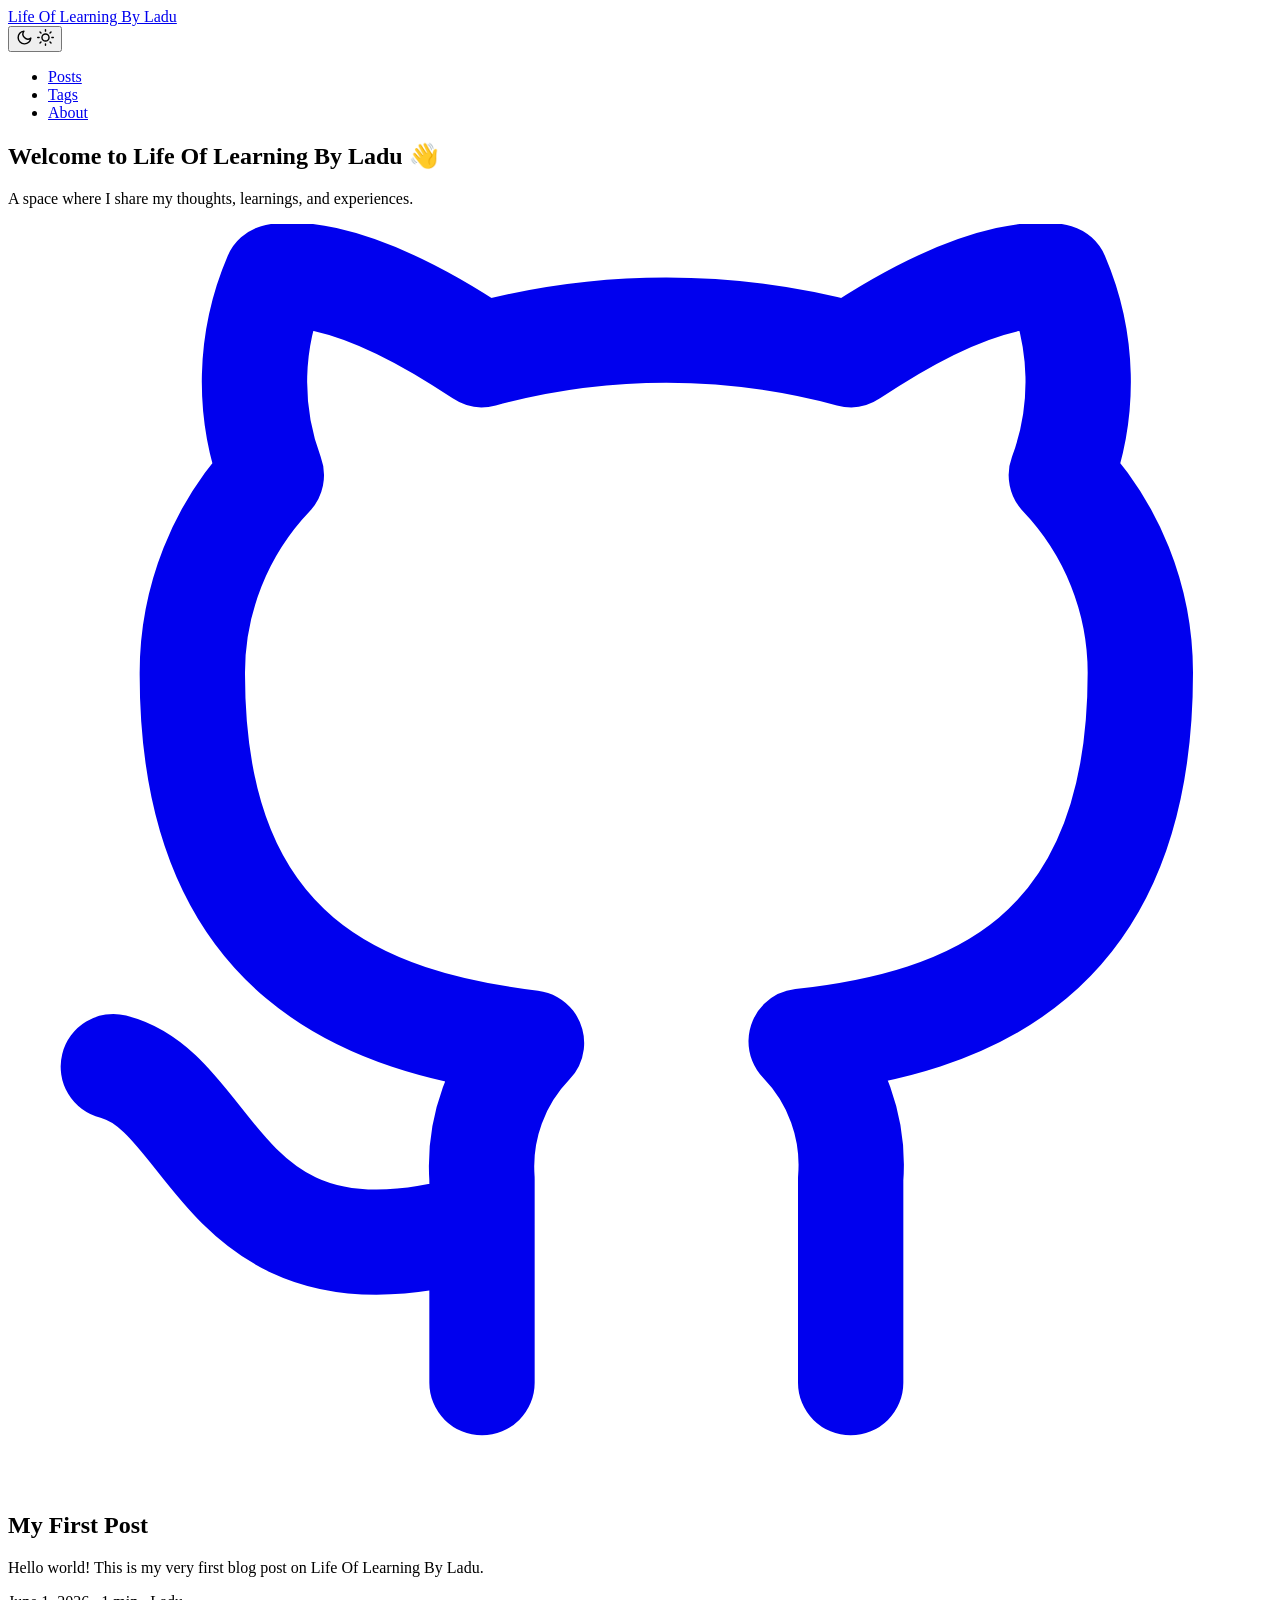
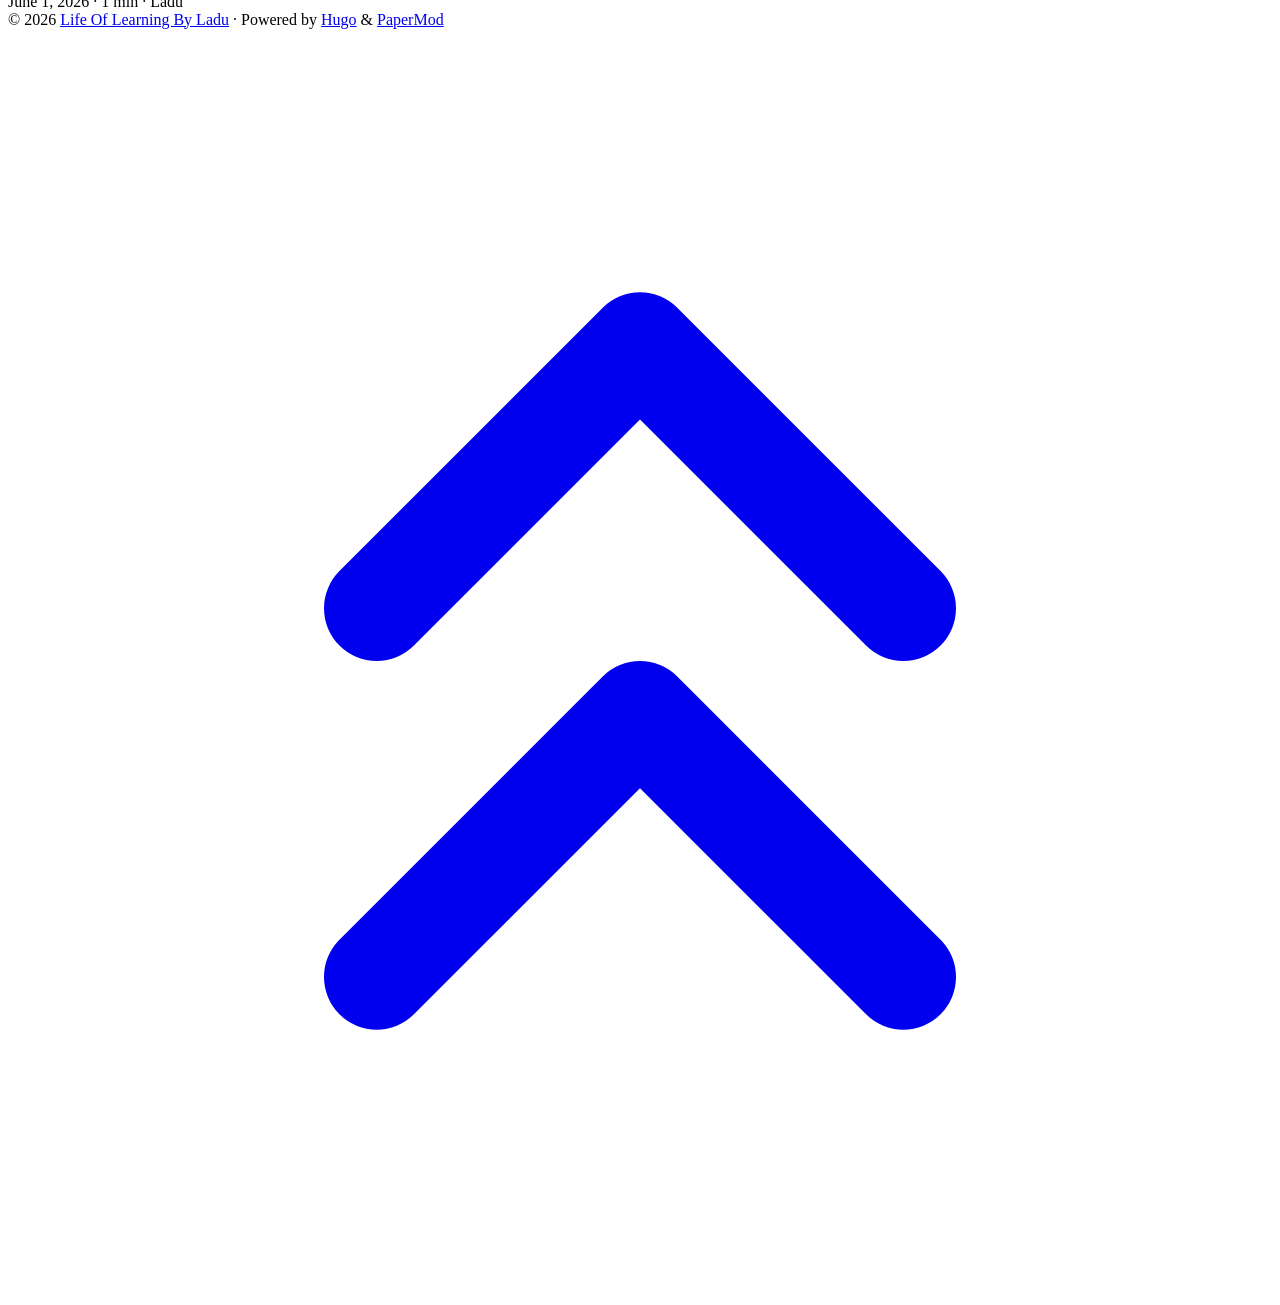
==== public/index.html @ 6d446117 "Initial commit: Hugo blog with PaperMod theme Co-authored-by: Copilot <223556219+Copilot@users.norep" ====
<!doctype html><html lang=en dir=auto data-theme=auto><head><meta name=generator content="Hugo 0.162.1"><meta charset=utf-8><meta http-equiv=X-UA-Compatible content="IE=edge"><meta name=viewport content="width=device-width,initial-scale=1,shrink-to-fit=no"><meta name=robots content="index, follow"><title>Life Of Learning By Ladu</title><meta name=description content="A personal blog about learning, growth, and life experiences"><meta name=author content="Ladu"><link rel=canonical href=https://Manisha-62.github.io/LifeOfLearningByLadu/><link crossorigin=anonymous href=/LifeOfLearningByLadu/assets/css/stylesheet.89ca4972ab5e6aaa05e9a0dae0c4bb64b26585bc79e36f5cf33614eea0283abe.css integrity="sha256-icpJcqteaqoF6aDa4MS7ZLJlhbx5429c8zYU7qAoOr4=" rel="preload stylesheet" as=style><link rel=icon href=https://Manisha-62.github.io/LifeOfLearningByLadu/favicon.ico><link rel=icon type=image/png sizes=16x16 href=https://Manisha-62.github.io/LifeOfLearningByLadu/favicon-16x16.png><link rel=icon type=image/png sizes=32x32 href=https://Manisha-62.github.io/LifeOfLearningByLadu/favicon-32x32.png><link rel=apple-touch-icon href=https://Manisha-62.github.io/LifeOfLearningByLadu/apple-touch-icon.png><link rel=mask-icon href=https://Manisha-62.github.io/LifeOfLearningByLadu/safari-pinned-tab.svg><meta name=theme-color content="#2e2e33"><meta name=msapplication-TileColor content="#2e2e33"><link rel=alternate type=application/rss+xml href=https://Manisha-62.github.io/LifeOfLearningByLadu/index.xml title=rss><link rel=alternate hreflang=en href=https://Manisha-62.github.io/LifeOfLearningByLadu/><noscript><style>#theme-toggle,.top-link{display:none}</style><style>@media(prefers-color-scheme:dark){:root{--theme:rgb(29, 30, 32);--entry:rgb(46, 46, 51);--primary:rgb(218, 218, 219);--secondary:rgb(155, 156, 157);--tertiary:rgb(65, 66, 68);--content:rgb(196, 196, 197);--code-block-bg:rgb(46, 46, 51);--code-bg:rgb(55, 56, 62);--border:rgb(51, 51, 51);color-scheme:dark}.list{background:var(--theme)}.toc{background:var(--entry)}}</style></noscript><script>localStorage.getItem("pref-theme")==="dark"?document.querySelector("html").dataset.theme="dark":localStorage.getItem("pref-theme")==="light"?document.querySelector("html").dataset.theme="light":window.matchMedia("(prefers-color-scheme: dark)").matches?document.querySelector("html").dataset.theme="dark":document.querySelector("html").dataset.theme="light"</script><meta property="og:url" content="https://Manisha-62.github.io/LifeOfLearningByLadu/"><meta property="og:site_name" content="Life Of Learning By Ladu"><meta property="og:title" content="Life Of Learning By Ladu"><meta property="og:description" content="A personal blog about learning, growth, and life experiences"><meta property="og:locale" content="en_us"><meta property="og:type" content="website"><meta name=twitter:card content="summary"><meta name=twitter:title content="Life Of Learning By Ladu"><meta name=twitter:description content="A personal blog about learning, growth, and life experiences"><script type=application/ld+json>{"@context":"https://schema.org","@type":"Organization","name":"Life Of Learning By Ladu","url":"https://Manisha-62.github.io/LifeOfLearningByLadu/","description":"A personal blog about learning, growth, and life experiences","logo":"https://Manisha-62.github.io/LifeOfLearningByLadu/favicon.ico","sameAs":["https://github.com/Manisha-62"]}</script></head><body class=list id=top><header class=header><nav class=header-nav><div class=logo><a href=https://Manisha-62.github.io/LifeOfLearningByLadu/ accesskey=h title="Life Of Learning By Ladu (Alt + H)">Life Of Learning By Ladu</a><div class=logo-switches><button id=theme-toggle class=theme-toggle accesskey=t title="(Alt + T)" aria-label="Toggle theme">
<svg class="moon" width="17" height="17" viewBox="0 0 24 24" fill="none" stroke="currentColor" stroke-width="2" stroke-linecap="round" stroke-linejoin="round"><path d="M21 12.79A9 9 0 1111.21 3 7 7 0 0021 12.79z"/></svg>
<svg class="sun" width="17" height="17" viewBox="0 0 24 24" fill="none" stroke="currentColor" stroke-width="2" stroke-linecap="round" stroke-linejoin="round"><circle cx="12" cy="12" r="5"/><line x1="12" y1="1" x2="12" y2="3"/><line x1="12" y1="21" x2="12" y2="23"/><line x1="4.22" y1="4.22" x2="5.64" y2="5.64"/><line x1="18.36" y1="18.36" x2="19.78" y2="19.78"/><line x1="1" y1="12" x2="3" y2="12"/><line x1="21" y1="12" x2="23" y2="12"/><line x1="4.22" y1="19.78" x2="5.64" y2="18.36"/><line x1="18.36" y1="5.64" x2="19.78" y2="4.22"/></svg></button></div></div><ul id=menu class=menu><li><a href=https://Manisha-62.github.io/LifeOfLearningByLadu/posts/ title=Posts><span>Posts</span></a></li><li><a href=https://Manisha-62.github.io/LifeOfLearningByLadu/tags/ title=Tags><span>Tags</span></a></li><li><a href=https://Manisha-62.github.io/LifeOfLearningByLadu/about/ title=About><span>About</span></a></li></ul></nav></header><main class=main><article class="first-entry home-info"><header class=entry-header><h1>Welcome to Life Of Learning By Ladu 👋</h1></header><div class="entry-content md-content"><p>A space where I share my thoughts, learnings, and experiences.</p></div><footer class=entry-footer><div class=social-icons><a href=https://github.com/Manisha-62 target=_blank rel="noopener noreferrer me" title=Github><svg viewBox="0 0 24 24" fill="none" stroke="currentColor" stroke-width="2" stroke-linecap="round" stroke-linejoin="round"><path d="M9 19c-5 1.5-5-2.5-7-3m14 6v-3.87a3.37 3.37.0 00-.94-2.61c3.14-.35 6.44-1.54 6.44-7A5.44 5.44.0 0020 4.77 5.07 5.07.0 0019.91 1S18.73.65 16 2.48a13.38 13.38.0 00-7 0C6.27.65 5.09 1 5.09 1A5.07 5.07.0 005 4.77 5.44 5.44.0 003.5 8.55c0 5.42 3.3 6.61 6.44 7A3.37 3.37.0 009 18.13V22"/></svg></a></div></footer></article><article class=post-entry><header class=entry-header><h2 class=entry-hint-parent>My First Post</h2></header><div class=entry-content><p>Hello world! This is my very first blog post on Life Of Learning By Ladu.</p></div><footer class=entry-footer><span title='2026-06-01 14:12:01 -0700 PDT'>June 1, 2026</span>&nbsp;·&nbsp;<span>1 min</span>&nbsp;·&nbsp;<span>Ladu</span></footer><a class=entry-link aria-label="post link to My First Post" href=https://Manisha-62.github.io/LifeOfLearningByLadu/posts/my-first-post/></a></article></main><footer class=footer><span>&copy; 2026 <a href=https://Manisha-62.github.io/LifeOfLearningByLadu/>Life Of Learning By Ladu</a></span> ·
<span>Powered by
<a href="https://gohugo.io/?utm_source=papermod" rel=noopener target=_blank>Hugo</a> &
<a href=https://github.com/adityatelange/hugo-PaperMod/ rel=noopener target=_blank>PaperMod</a></span></footer><a href=#top id=top-link class="top-link hidden" aria-label="go to top" title="Go to Top (Alt + G)" accesskey=g><svg viewBox="0 0 24 24" fill="none" stroke="currentColor" stroke-width="2" stroke-linecap="round" stroke-linejoin="round" class="feather feather-chevrons-up"><polyline points="17 11 12 6 7 11"/><polyline points="17 18 12 13 7 18"/></svg>
</a><script>let menu=document.getElementById("menu");if(menu){const e=localStorage.getItem("menu-scroll-position");e&&(menu.scrollLeft=parseInt(e,10)),menu.onscroll=function(){localStorage.setItem("menu-scroll-position",menu.scrollLeft)}}document.querySelectorAll('a[href^="#"]').forEach(e=>{e.addEventListener("click",function(e){e.preventDefault();var t=this.getAttribute("href").substr(1);window.matchMedia("(prefers-reduced-motion: reduce)").matches?document.querySelector(`[id='${decodeURIComponent(t)}']`).scrollIntoView():document.querySelector(`[id='${decodeURIComponent(t)}']`).scrollIntoView({behavior:"smooth"}),t==="top"?history.replaceState(null,null," "):history.pushState(null,null,`#${t}`)})})</script><script>var toplink=document.getElementById("top-link");window.onscroll=function(){const e=window.innerHeight;document.body.scrollTop>e||document.documentElement.scrollTop>e?toplink.classList.remove("hidden"):toplink.classList.add("hidden")}</script><script>document.getElementById("theme-toggle").addEventListener("click",()=>{const e=document.querySelector("html");e.dataset.theme==="dark"?(e.dataset.theme="light",localStorage.setItem("pref-theme","light")):(e.dataset.theme="dark",localStorage.setItem("pref-theme","dark"))})</script></body></html>
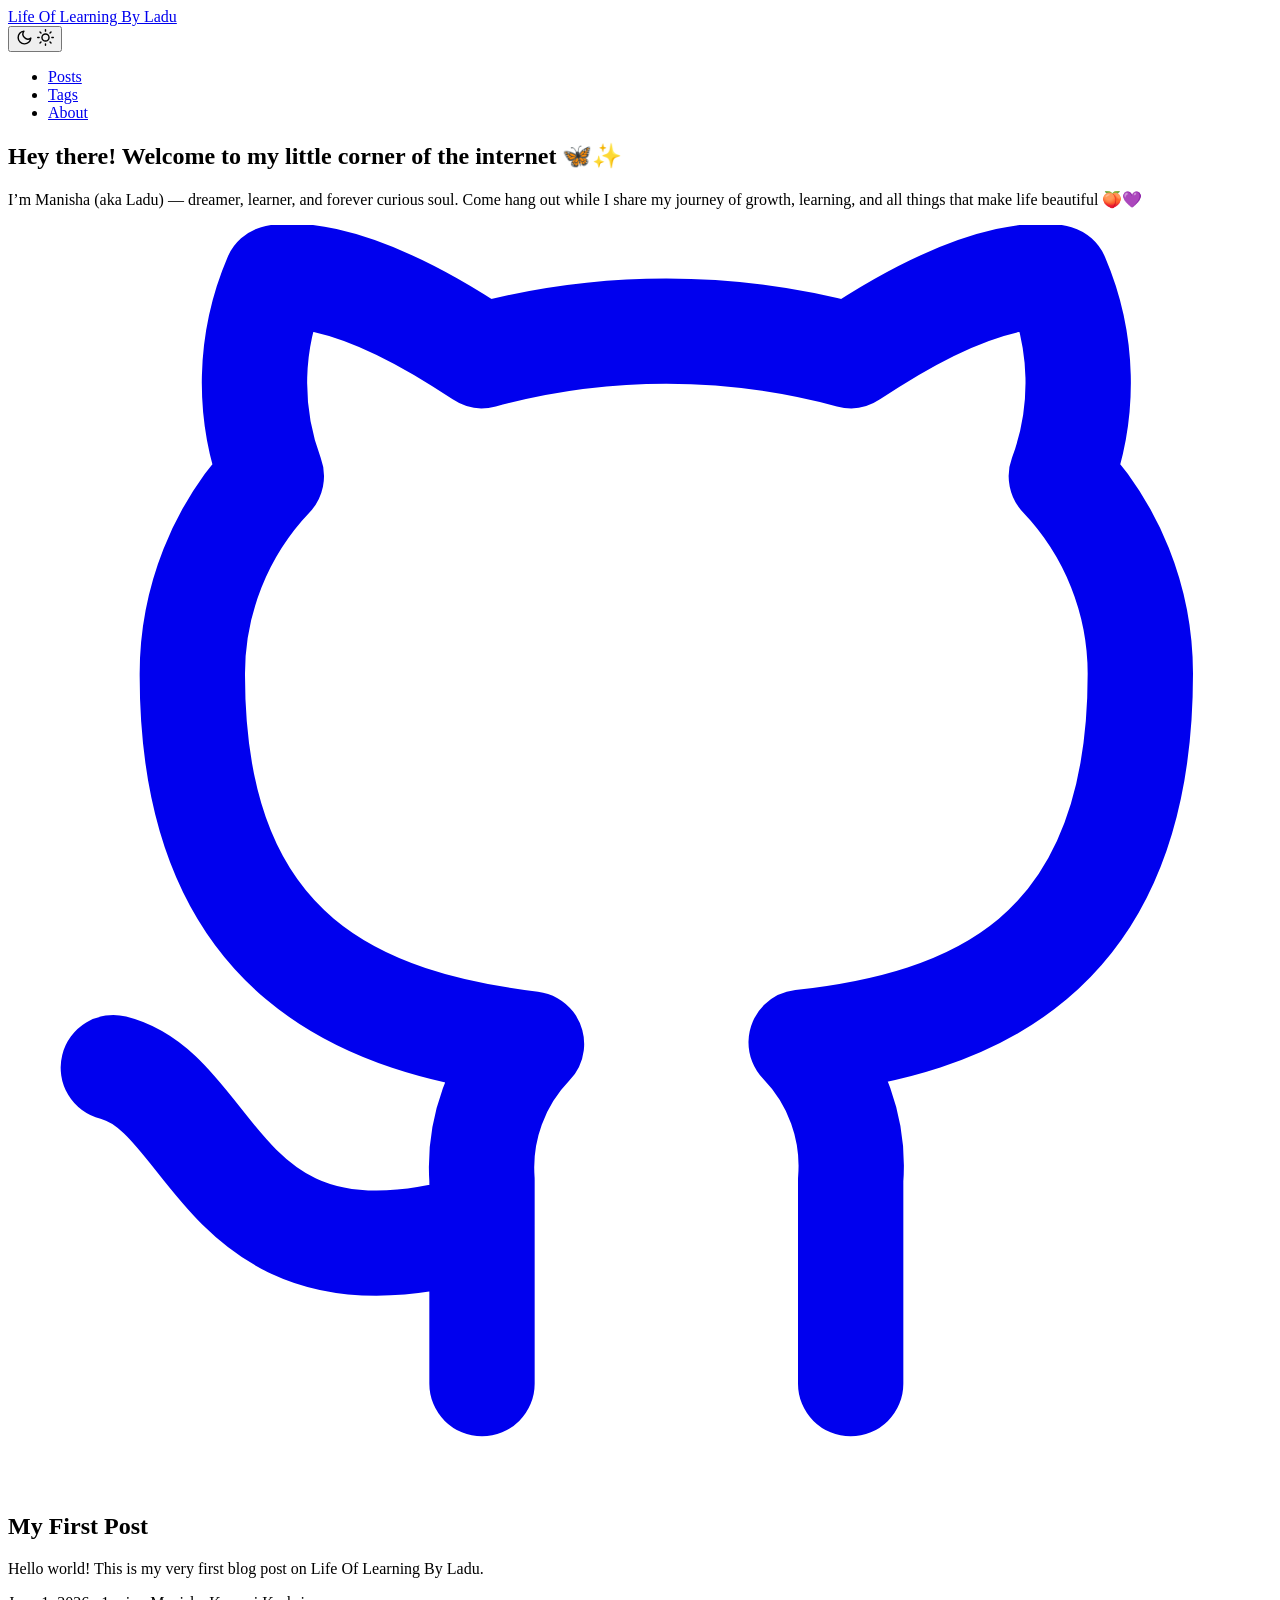
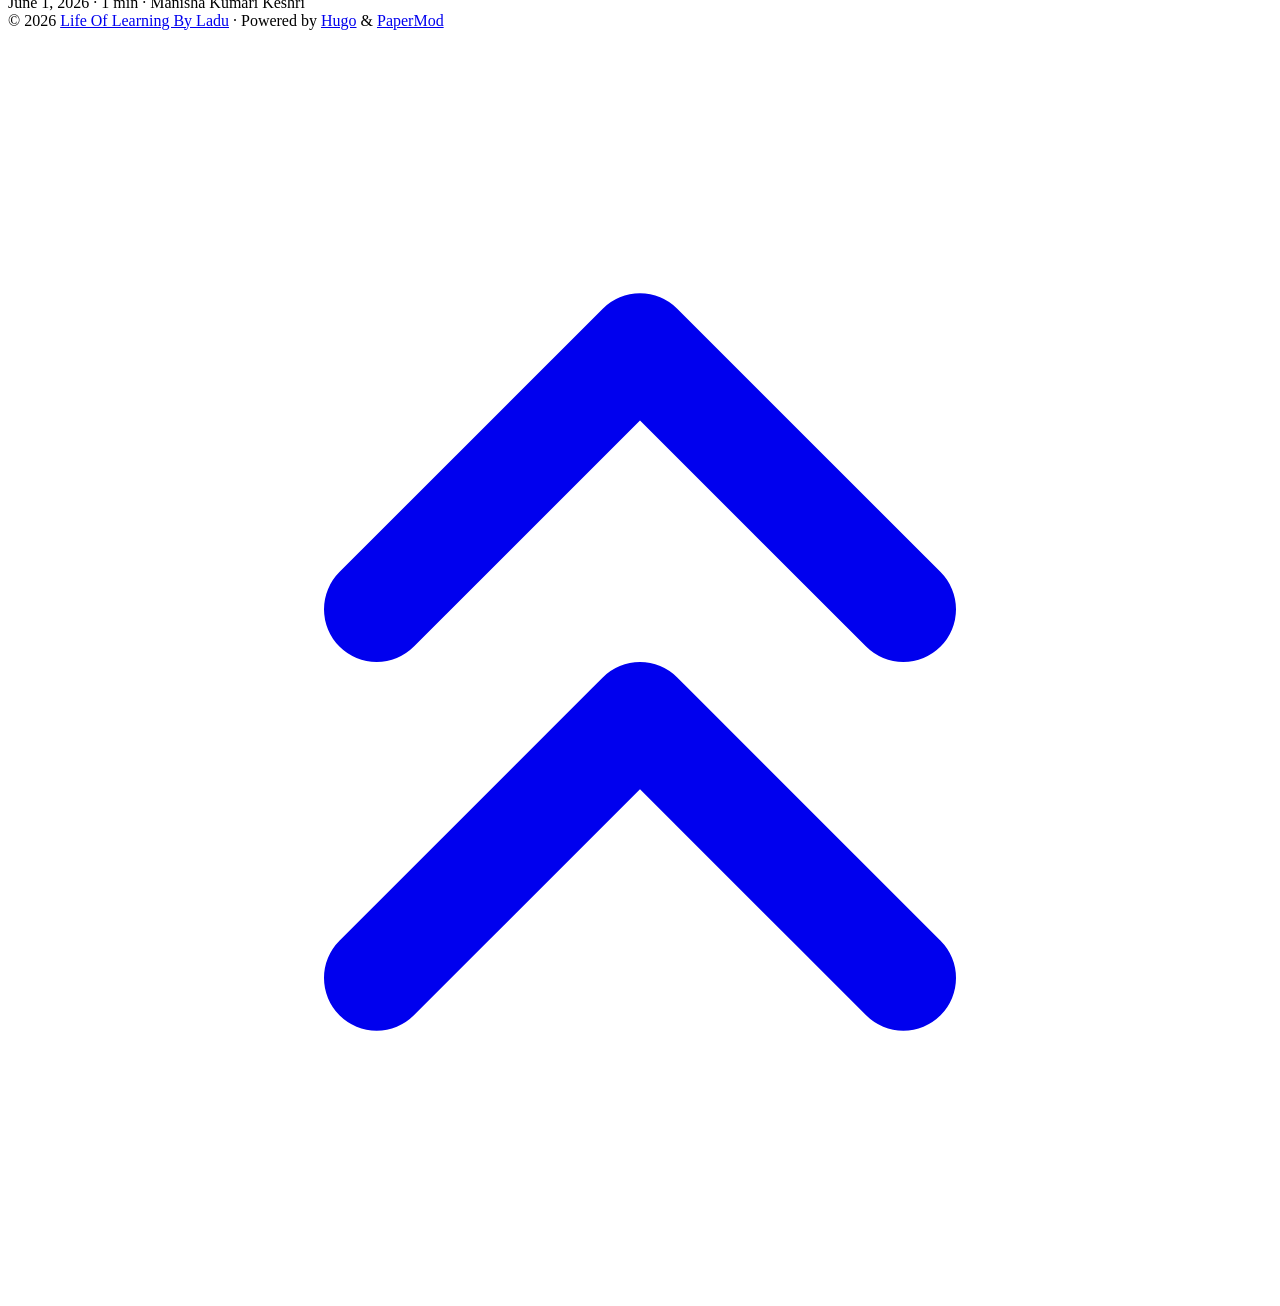
==== commit 2adc9a98: "Add pastel & dreamy custom theme - lavender, mint, peach vibes 🦋✨ Co-authored-by: Copilot <223556219" ====
--- a/public/index.html
+++ b/public/index.html
@@ -1,6 +1,6 @@
-<!doctype html><html lang=en dir=auto data-theme=auto><head><meta name=generator content="Hugo 0.162.1"><meta charset=utf-8><meta http-equiv=X-UA-Compatible content="IE=edge"><meta name=viewport content="width=device-width,initial-scale=1,shrink-to-fit=no"><meta name=robots content="index, follow"><title>Life Of Learning By Ladu</title><meta name=description content="A personal blog about learning, growth, and life experiences"><meta name=author content="Ladu"><link rel=canonical href=https://Manisha-62.github.io/LifeOfLearningByLadu/><link crossorigin=anonymous href=/LifeOfLearningByLadu/assets/css/stylesheet.89ca4972ab5e6aaa05e9a0dae0c4bb64b26585bc79e36f5cf33614eea0283abe.css integrity="sha256-icpJcqteaqoF6aDa4MS7ZLJlhbx5429c8zYU7qAoOr4=" rel="preload stylesheet" as=style><link rel=icon href=https://Manisha-62.github.io/LifeOfLearningByLadu/favicon.ico><link rel=icon type=image/png sizes=16x16 href=https://Manisha-62.github.io/LifeOfLearningByLadu/favicon-16x16.png><link rel=icon type=image/png sizes=32x32 href=https://Manisha-62.github.io/LifeOfLearningByLadu/favicon-32x32.png><link rel=apple-touch-icon href=https://Manisha-62.github.io/LifeOfLearningByLadu/apple-touch-icon.png><link rel=mask-icon href=https://Manisha-62.github.io/LifeOfLearningByLadu/safari-pinned-tab.svg><meta name=theme-color content="#2e2e33"><meta name=msapplication-TileColor content="#2e2e33"><link rel=alternate type=application/rss+xml href=https://Manisha-62.github.io/LifeOfLearningByLadu/index.xml title=rss><link rel=alternate hreflang=en href=https://Manisha-62.github.io/LifeOfLearningByLadu/><noscript><style>#theme-toggle,.top-link{display:none}</style><style>@media(prefers-color-scheme:dark){:root{--theme:rgb(29, 30, 32);--entry:rgb(46, 46, 51);--primary:rgb(218, 218, 219);--secondary:rgb(155, 156, 157);--tertiary:rgb(65, 66, 68);--content:rgb(196, 196, 197);--code-block-bg:rgb(46, 46, 51);--code-bg:rgb(55, 56, 62);--border:rgb(51, 51, 51);color-scheme:dark}.list{background:var(--theme)}.toc{background:var(--entry)}}</style></noscript><script>localStorage.getItem("pref-theme")==="dark"?document.querySelector("html").dataset.theme="dark":localStorage.getItem("pref-theme")==="light"?document.querySelector("html").dataset.theme="light":window.matchMedia("(prefers-color-scheme: dark)").matches?document.querySelector("html").dataset.theme="dark":document.querySelector("html").dataset.theme="light"</script><meta property="og:url" content="https://Manisha-62.github.io/LifeOfLearningByLadu/"><meta property="og:site_name" content="Life Of Learning By Ladu"><meta property="og:title" content="Life Of Learning By Ladu"><meta property="og:description" content="A personal blog about learning, growth, and life experiences"><meta property="og:locale" content="en_us"><meta property="og:type" content="website"><meta name=twitter:card content="summary"><meta name=twitter:title content="Life Of Learning By Ladu"><meta name=twitter:description content="A personal blog about learning, growth, and life experiences"><script type=application/ld+json>{"@context":"https://schema.org","@type":"Organization","name":"Life Of Learning By Ladu","url":"https://Manisha-62.github.io/LifeOfLearningByLadu/","description":"A personal blog about learning, growth, and life experiences","logo":"https://Manisha-62.github.io/LifeOfLearningByLadu/favicon.ico","sameAs":["https://github.com/Manisha-62"]}</script></head><body class=list id=top><header class=header><nav class=header-nav><div class=logo><a href=https://Manisha-62.github.io/LifeOfLearningByLadu/ accesskey=h title="Life Of Learning By Ladu (Alt + H)">Life Of Learning By Ladu</a><div class=logo-switches><button id=theme-toggle class=theme-toggle accesskey=t title="(Alt + T)" aria-label="Toggle theme">
+<!doctype html><html lang=en dir=auto data-theme=auto><head><meta name=generator content="Hugo 0.162.1"><meta charset=utf-8><meta http-equiv=X-UA-Compatible content="IE=edge"><meta name=viewport content="width=device-width,initial-scale=1,shrink-to-fit=no"><meta name=robots content="index, follow"><title>Life Of Learning By Ladu</title><meta name=description content="A personal blog about learning, growth, and life experiences"><meta name=author content="Manisha Kumari Keshri"><link rel=canonical href=https://keshrimanishakumari1223-spec.github.io/LifeOfLearningByLadu/><link crossorigin=anonymous href=/LifeOfLearningByLadu/assets/css/stylesheet.14d3c56e47ae62491d3a3ec33b0599afb44a72893813649f45e0b0839c143c54.css integrity="sha256-FNPFbkeuYkkdOj7DOwWZr7RKcok4E2SfReCwg5wUPFQ=" rel="preload stylesheet" as=style><link rel=icon href=https://keshrimanishakumari1223-spec.github.io/LifeOfLearningByLadu/favicon.ico><link rel=icon type=image/png sizes=16x16 href=https://keshrimanishakumari1223-spec.github.io/LifeOfLearningByLadu/favicon-16x16.png><link rel=icon type=image/png sizes=32x32 href=https://keshrimanishakumari1223-spec.github.io/LifeOfLearningByLadu/favicon-32x32.png><link rel=apple-touch-icon href=https://keshrimanishakumari1223-spec.github.io/LifeOfLearningByLadu/apple-touch-icon.png><link rel=mask-icon href=https://keshrimanishakumari1223-spec.github.io/LifeOfLearningByLadu/safari-pinned-tab.svg><meta name=theme-color content="#2e2e33"><meta name=msapplication-TileColor content="#2e2e33"><link rel=alternate type=application/rss+xml href=https://keshrimanishakumari1223-spec.github.io/LifeOfLearningByLadu/index.xml title=rss><link rel=alternate hreflang=en href=https://keshrimanishakumari1223-spec.github.io/LifeOfLearningByLadu/><noscript><style>#theme-toggle,.top-link{display:none}</style><style>@media(prefers-color-scheme:dark){:root{--theme:rgb(29, 30, 32);--entry:rgb(46, 46, 51);--primary:rgb(218, 218, 219);--secondary:rgb(155, 156, 157);--tertiary:rgb(65, 66, 68);--content:rgb(196, 196, 197);--code-block-bg:rgb(46, 46, 51);--code-bg:rgb(55, 56, 62);--border:rgb(51, 51, 51);color-scheme:dark}.list{background:var(--theme)}.toc{background:var(--entry)}}</style></noscript><script>localStorage.getItem("pref-theme")==="dark"?document.querySelector("html").dataset.theme="dark":localStorage.getItem("pref-theme")==="light"?document.querySelector("html").dataset.theme="light":window.matchMedia("(prefers-color-scheme: dark)").matches?document.querySelector("html").dataset.theme="dark":document.querySelector("html").dataset.theme="light"</script><meta property="og:url" content="https://keshrimanishakumari1223-spec.github.io/LifeOfLearningByLadu/"><meta property="og:site_name" content="Life Of Learning By Ladu"><meta property="og:title" content="Life Of Learning By Ladu"><meta property="og:description" content="A personal blog about learning, growth, and life experiences"><meta property="og:locale" content="en_us"><meta property="og:type" content="website"><meta name=twitter:card content="summary"><meta name=twitter:title content="Life Of Learning By Ladu"><meta name=twitter:description content="A personal blog about learning, growth, and life experiences"><script type=application/ld+json>{"@context":"https://schema.org","@type":"Organization","name":"Life Of Learning By Ladu","url":"https://keshrimanishakumari1223-spec.github.io/LifeOfLearningByLadu/","description":"A personal blog about learning, growth, and life experiences","logo":"https://keshrimanishakumari1223-spec.github.io/LifeOfLearningByLadu/favicon.ico","sameAs":["https://github.com/keshrimanishakumari1223-spec"]}</script></head><body class=list id=top><header class=header><nav class=header-nav><div class=logo><a href=https://keshrimanishakumari1223-spec.github.io/LifeOfLearningByLadu/ accesskey=h title="Life Of Learning By Ladu (Alt + H)">Life Of Learning By Ladu</a><div class=logo-switches><button id=theme-toggle class=theme-toggle accesskey=t title="(Alt + T)" aria-label="Toggle theme">
 <svg class="moon" width="17" height="17" viewBox="0 0 24 24" fill="none" stroke="currentColor" stroke-width="2" stroke-linecap="round" stroke-linejoin="round"><path d="M21 12.79A9 9 0 1111.21 3 7 7 0 0021 12.79z"/></svg>
-<svg class="sun" width="17" height="17" viewBox="0 0 24 24" fill="none" stroke="currentColor" stroke-width="2" stroke-linecap="round" stroke-linejoin="round"><circle cx="12" cy="12" r="5"/><line x1="12" y1="1" x2="12" y2="3"/><line x1="12" y1="21" x2="12" y2="23"/><line x1="4.22" y1="4.22" x2="5.64" y2="5.64"/><line x1="18.36" y1="18.36" x2="19.78" y2="19.78"/><line x1="1" y1="12" x2="3" y2="12"/><line x1="21" y1="12" x2="23" y2="12"/><line x1="4.22" y1="19.78" x2="5.64" y2="18.36"/><line x1="18.36" y1="5.64" x2="19.78" y2="4.22"/></svg></button></div></div><ul id=menu class=menu><li><a href=https://Manisha-62.github.io/LifeOfLearningByLadu/posts/ title=Posts><span>Posts</span></a></li><li><a href=https://Manisha-62.github.io/LifeOfLearningByLadu/tags/ title=Tags><span>Tags</span></a></li><li><a href=https://Manisha-62.github.io/LifeOfLearningByLadu/about/ title=About><span>About</span></a></li></ul></nav></header><main class=main><article class="first-entry home-info"><header class=entry-header><h1>Welcome to Life Of Learning By Ladu 👋</h1></header><div class="entry-content md-content"><p>A space where I share my thoughts, learnings, and experiences.</p></div><footer class=entry-footer><div class=social-icons><a href=https://github.com/Manisha-62 target=_blank rel="noopener noreferrer me" title=Github><svg viewBox="0 0 24 24" fill="none" stroke="currentColor" stroke-width="2" stroke-linecap="round" stroke-linejoin="round"><path d="M9 19c-5 1.5-5-2.5-7-3m14 6v-3.87a3.37 3.37.0 00-.94-2.61c3.14-.35 6.44-1.54 6.44-7A5.44 5.44.0 0020 4.77 5.07 5.07.0 0019.91 1S18.73.65 16 2.48a13.38 13.38.0 00-7 0C6.27.65 5.09 1 5.09 1A5.07 5.07.0 005 4.77 5.44 5.44.0 003.5 8.55c0 5.42 3.3 6.61 6.44 7A3.37 3.37.0 009 18.13V22"/></svg></a></div></footer></article><article class=post-entry><header class=entry-header><h2 class=entry-hint-parent>My First Post</h2></header><div class=entry-content><p>Hello world! This is my very first blog post on Life Of Learning By Ladu.</p></div><footer class=entry-footer><span title='2026-06-01 14:12:01 -0700 PDT'>June 1, 2026</span>&nbsp;·&nbsp;<span>1 min</span>&nbsp;·&nbsp;<span>Ladu</span></footer><a class=entry-link aria-label="post link to My First Post" href=https://Manisha-62.github.io/LifeOfLearningByLadu/posts/my-first-post/></a></article></main><footer class=footer><span>&copy; 2026 <a href=https://Manisha-62.github.io/LifeOfLearningByLadu/>Life Of Learning By Ladu</a></span> ·
+<svg class="sun" width="17" height="17" viewBox="0 0 24 24" fill="none" stroke="currentColor" stroke-width="2" stroke-linecap="round" stroke-linejoin="round"><circle cx="12" cy="12" r="5"/><line x1="12" y1="1" x2="12" y2="3"/><line x1="12" y1="21" x2="12" y2="23"/><line x1="4.22" y1="4.22" x2="5.64" y2="5.64"/><line x1="18.36" y1="18.36" x2="19.78" y2="19.78"/><line x1="1" y1="12" x2="3" y2="12"/><line x1="21" y1="12" x2="23" y2="12"/><line x1="4.22" y1="19.78" x2="5.64" y2="18.36"/><line x1="18.36" y1="5.64" x2="19.78" y2="4.22"/></svg></button></div></div><ul id=menu class=menu><li><a href=https://keshrimanishakumari1223-spec.github.io/LifeOfLearningByLadu/posts/ title=Posts><span>Posts</span></a></li><li><a href=https://keshrimanishakumari1223-spec.github.io/LifeOfLearningByLadu/tags/ title=Tags><span>Tags</span></a></li><li><a href=https://keshrimanishakumari1223-spec.github.io/LifeOfLearningByLadu/about/ title=About><span>About</span></a></li></ul></nav></header><main class=main><article class="first-entry home-info"><header class=entry-header><h1>Hey there! Welcome to my little corner of the internet 🦋✨</h1></header><div class="entry-content md-content"><p>I&rsquo;m Manisha (aka Ladu) — dreamer, learner, and forever curious soul. Come hang out while I share my journey of growth, learning, and all things that make life beautiful 🍑💜</p></div><footer class=entry-footer><div class=social-icons><a href=https://github.com/keshrimanishakumari1223-spec target=_blank rel="noopener noreferrer me" title=Github><svg viewBox="0 0 24 24" fill="none" stroke="currentColor" stroke-width="2" stroke-linecap="round" stroke-linejoin="round"><path d="M9 19c-5 1.5-5-2.5-7-3m14 6v-3.87a3.37 3.37.0 00-.94-2.61c3.14-.35 6.44-1.54 6.44-7A5.44 5.44.0 0020 4.77 5.07 5.07.0 0019.91 1S18.73.65 16 2.48a13.38 13.38.0 00-7 0C6.27.65 5.09 1 5.09 1A5.07 5.07.0 005 4.77 5.44 5.44.0 003.5 8.55c0 5.42 3.3 6.61 6.44 7A3.37 3.37.0 009 18.13V22"/></svg></a></div></footer></article><article class=post-entry><header class=entry-header><h2 class=entry-hint-parent>My First Post</h2></header><div class=entry-content><p>Hello world! This is my very first blog post on Life Of Learning By Ladu.</p></div><footer class=entry-footer><span title='2026-06-01 14:12:01 -0700 PDT'>June 1, 2026</span>&nbsp;·&nbsp;<span>1 min</span>&nbsp;·&nbsp;<span>Manisha Kumari Keshri</span></footer><a class=entry-link aria-label="post link to My First Post" href=https://keshrimanishakumari1223-spec.github.io/LifeOfLearningByLadu/posts/my-first-post/></a></article></main><footer class=footer><span>&copy; 2026 <a href=https://keshrimanishakumari1223-spec.github.io/LifeOfLearningByLadu/>Life Of Learning By Ladu</a></span> ·
 <span>Powered by
 <a href="https://gohugo.io/?utm_source=papermod" rel=noopener target=_blank>Hugo</a> &
 <a href=https://github.com/adityatelange/hugo-PaperMod/ rel=noopener target=_blank>PaperMod</a></span></footer><a href=#top id=top-link class="top-link hidden" aria-label="go to top" title="Go to Top (Alt + G)" accesskey=g><svg viewBox="0 0 24 24" fill="none" stroke="currentColor" stroke-width="2" stroke-linecap="round" stroke-linejoin="round" class="feather feather-chevrons-up"><polyline points="17 11 12 6 7 11"/><polyline points="17 18 12 13 7 18"/></svg>
